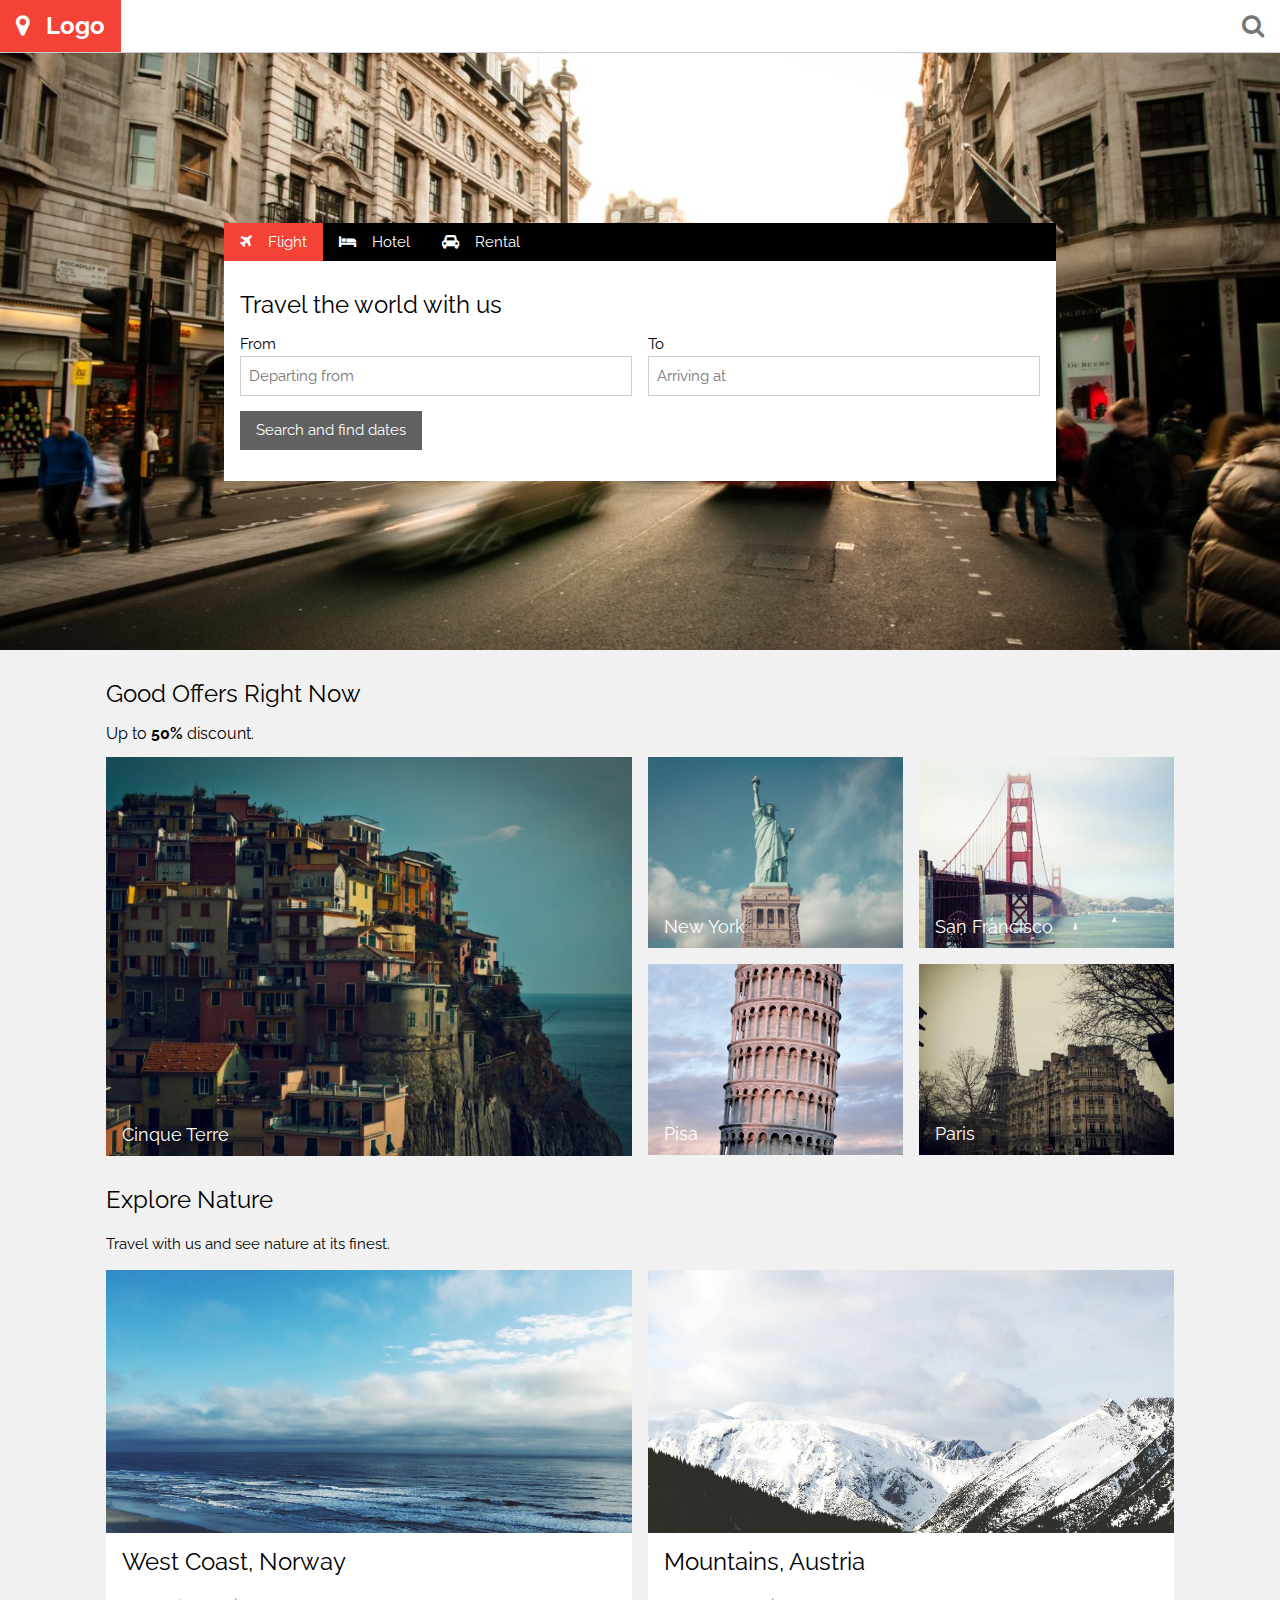
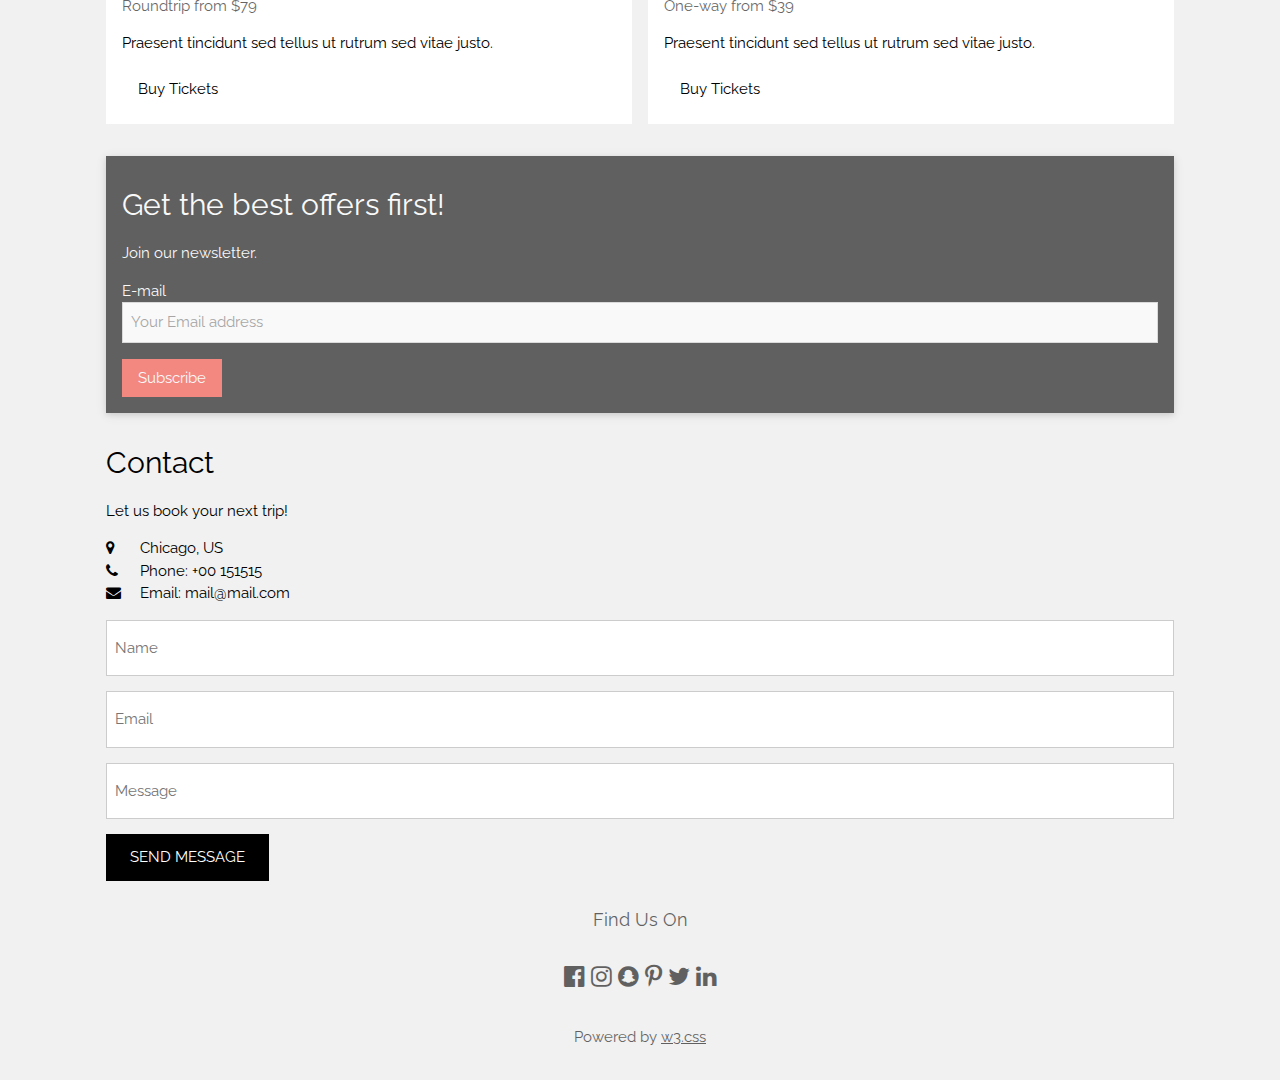
==== travel.html @ 0860dfc1 "初版" ====
<!DOCTYPE html>
<html>

<head>
    <title>W3.CSS Template</title>
    <meta charset="UTF-8">
    <meta name="viewport" content="width=device-width, initial-scale=1">
    <link rel="stylesheet" href="https://www.w3schools.com/w3css/4/w3.css">
    <link rel="stylesheet" href="https://fonts.googleapis.com/css?family=Raleway">
    <link rel="stylesheet" href="https://cdnjs.cloudflare.com/ajax/libs/font-awesome/4.7.0/css/font-awesome.min.css">
    <link rel="stylesheet" href="./css/style.css">
</head>

<body class="w3-light-grey">
    <!-- 10. 這份檔案及使用圖片皆從 w3schools 範例複製並改寫 -->
    <!-- 資料來源: https://www.w3schools.com/w3css/w3css_templates.asp -->


    <!-- Navigation Bar -->
    <div class="w3-bar w3-white w3-border-bottom w3-xlarge">
        <a href="#" class="w3-bar-item w3-button w3-text-red w3-hover-red"><b><i
                    class="fa fa-map-marker w3-margin-right"></i>Logo</b></a>
        <a href="#" class="w3-bar-item w3-button w3-right w3-hover-red w3-text-grey"><i class="fa fa-search"></i></a>
    </div>

    <!-- Header -->
    <header class="w3-display-container w3-content w3-hide-small" style="max-width:1500px">
        <img class="w3-image" src="./img/london2.jpg" alt="London" width="1500" height="700">
        <div class="w3-display-middle" style="width:65%">
            <div class="w3-bar w3-black">
                <button class="w3-bar-item w3-button tablink" onclick="openLink(event, 'Flight');"><i
                        class="fa fa-plane w3-margin-right"></i>Flight</button>
                <button class="w3-bar-item w3-button tablink" onclick="openLink(event, 'Hotel');"><i
                        class="fa fa-bed w3-margin-right"></i>Hotel</button>
                <button class="w3-bar-item w3-button tablink" onclick="openLink(event, 'Car');"><i
                        class="fa fa-car w3-margin-right"></i>Rental</button>
            </div>

            <!-- Tabs -->
            <div id="Flight" class="w3-container w3-white w3-padding-16 myLink">
                <h3>Travel the world with us</h3>
                <div class="w3-row-padding" style="margin:0 -16px;">
                    <div class="w3-half">
                        <label>From</label>
                        <input class="w3-input w3-border" type="text" placeholder="Departing from">
                    </div>
                    <div class="w3-half">
                        <label>To</label>
                        <input class="w3-input w3-border" type="text" placeholder="Arriving at">
                    </div>
                </div>
                <p><button class="w3-button w3-dark-grey">Search and find dates</button></p>
            </div>

            <div id="Hotel" class="w3-container w3-white w3-padding-16 myLink">
                <h3>Find the best hotels</h3>
                <p>Book a hotel with us and get the best fares and promotions.</p>
                <p>We know hotels - we know comfort.</p>
                <p><button class="w3-button w3-dark-grey">Search Hotels</button></p>
            </div>

            <div id="Car" class="w3-container w3-white w3-padding-16 myLink">
                <h3>Best car rental in the world!</h3>
                <p><span class="w3-tag w3-deep-orange">DISCOUNT!</span> Special offer if you book today: 25% off
                    anywhere in the world with CarServiceRentalRUs</p>
                <input class="w3-input w3-border" type="text" placeholder="Pick-up point">
                <p><button class="w3-button w3-dark-grey">Search Availability</button></p>
            </div>
        </div>
    </header>

    <!-- Page content -->
    <div class="w3-content" style="max-width:1100px;">

        <!-- Good offers -->
        <div class="w3-container w3-margin-top">
            <h3>Good Offers Right Now</h3>
            <h6>Up to <strong>50%</strong> discount.</h6>
        </div>
        <div class="w3-row-padding w3-text-white w3-large">
            <div class="w3-half w3-margin-bottom">
                <div class="w3-display-container">
                    <img src="./img/cinqueterre.jpg" alt="Cinque Terre" style="width:100%">
                    <span class="w3-display-bottomleft w3-padding">Cinque Terre</span>
                </div>
            </div>
            <div class="w3-half">
                <div class="w3-row-padding" style="margin:0 -16px">
                    <div class="w3-half w3-margin-bottom">
                        <div class="w3-display-container">
                            <img src="./img/newyork2.jpg" alt="New York" style="width:100%">
                            <span class="w3-display-bottomleft w3-padding">New York</span>
                        </div>
                    </div>
                    <div class="w3-half w3-margin-bottom">
                        <div class="w3-display-container">
                            <img src="./img/sanfran.jpg" alt="San Francisco" style="width:100%">
                            <span class="w3-display-bottomleft w3-padding">San Francisco</span>
                        </div>
                    </div>
                </div>
                <div class="w3-row-padding" style="margin:0 -16px">
                    <div class="w3-half w3-margin-bottom">
                        <div class="w3-display-container">
                            <img src="./img/pisa.jpg" alt="Pisa" style="width:100%">
                            <span class="w3-display-bottomleft w3-padding">Pisa</span>
                        </div>
                    </div>
                    <div class="w3-half w3-margin-bottom">
                        <div class="w3-display-container">
                            <img src="./img/paris.jpg" alt="Paris" style="width:100%">
                            <span class="w3-display-bottomleft w3-padding">Paris</span>
                        </div>
                    </div>
                </div>
            </div>
        </div>

        <!-- Explore Nature -->
        <div class="w3-container">
            <h3>Explore Nature</h3>
            <p>Travel with us and see nature at its finest.</p>
        </div>
        <div class="w3-row-padding">
            <div class="w3-half w3-margin-bottom">
                <img src="./img/ocean2.jpg" alt="Norway" style="width:100%">
                <div class="w3-container w3-white">
                    <h3>West Coast, Norway</h3>
                    <p class="w3-opacity">Roundtrip from $79</p>
                    <p>Praesent tincidunt sed tellus ut rutrum sed vitae justo.</p>
                    <button class="w3-button w3-margin-bottom">Buy Tickets</button>
                </div>
            </div>
            <div class="w3-half w3-margin-bottom">
                <img src="./img/mountains2.jpg" alt="Austria" style="width:100%">
                <div class="w3-container w3-white">
                    <h3>Mountains, Austria</h3>
                    <p class="w3-opacity">One-way from $39</p>
                    <p>Praesent tincidunt sed tellus ut rutrum sed vitae justo.</p>
                    <button class="w3-button w3-margin-bottom">Buy Tickets</button>
                </div>
            </div>
        </div>

        <!-- Newsletter -->
        <div class="w3-container">
            <div class="w3-panel w3-padding-16 w3-black w3-opacity w3-card w3-hover-opacity-off">
                <h2>Get the best offers first!</h2>
                <p>Join our newsletter.</p>
                <label>E-mail</label>
                <input class="w3-input w3-border" type="text" placeholder="Your Email address">
                <button type="button" class="w3-button w3-red w3-margin-top">Subscribe</button>
            </div>
        </div>

        <!-- Contact -->
        <div class="w3-container">
            <h2>Contact</h2>
            <p>Let us book your next trip!</p>
            <i class="fa fa-map-marker" style="width:30px"></i> Chicago, US<br>
            <i class="fa fa-phone" style="width:30px"></i> Phone: +00 151515<br>
            <i class="fa fa-envelope" style="width:30px"> </i> Email: mail@mail.com<br>
            <form action="/action_page.php" target="_blank">
                <p><input class="w3-input w3-padding-16 w3-border" type="text" placeholder="Name" required name="Name">
                </p>
                <p><input class="w3-input w3-padding-16 w3-border" type="text" placeholder="Email" required
                        name="Email"></p>
                <p><input class="w3-input w3-padding-16 w3-border" type="text" placeholder="Message" required
                        name="Message"></p>
                <p><button class="w3-button w3-black w3-padding-large" type="submit">SEND MESSAGE</button></p>
            </form>
        </div>

        <!-- End page content -->
    </div>

    <!-- Footer -->
    <footer class="w3-container w3-center w3-opacity w3-margin-bottom">
        <h5>Find Us On</h5>
        <div class="w3-xlarge w3-padding-16">
            <i class="fa fa-facebook-official w3-hover-opacity"></i>
            <i class="fa fa-instagram w3-hover-opacity"></i>
            <i class="fa fa-snapchat w3-hover-opacity"></i>
            <i class="fa fa-pinterest-p w3-hover-opacity"></i>
            <i class="fa fa-twitter w3-hover-opacity"></i>
            <i class="fa fa-linkedin w3-hover-opacity"></i>
        </div>
        <p>Powered by <a href="https://www.w3schools.com/w3css/default.asp" target="_blank"
                class="w3-hover-text-green">w3.css</a></p>
    </footer>

    <script src="./js/myScript.js"></script>

</body>

</html>
---- css/style.css ----
body,
h1,
h2,
h3,
h4,
h5,
h6 {
    font-family: "Raleway", Arial, Helvetica, sans-serif
}

.myLink {
    display: none
}
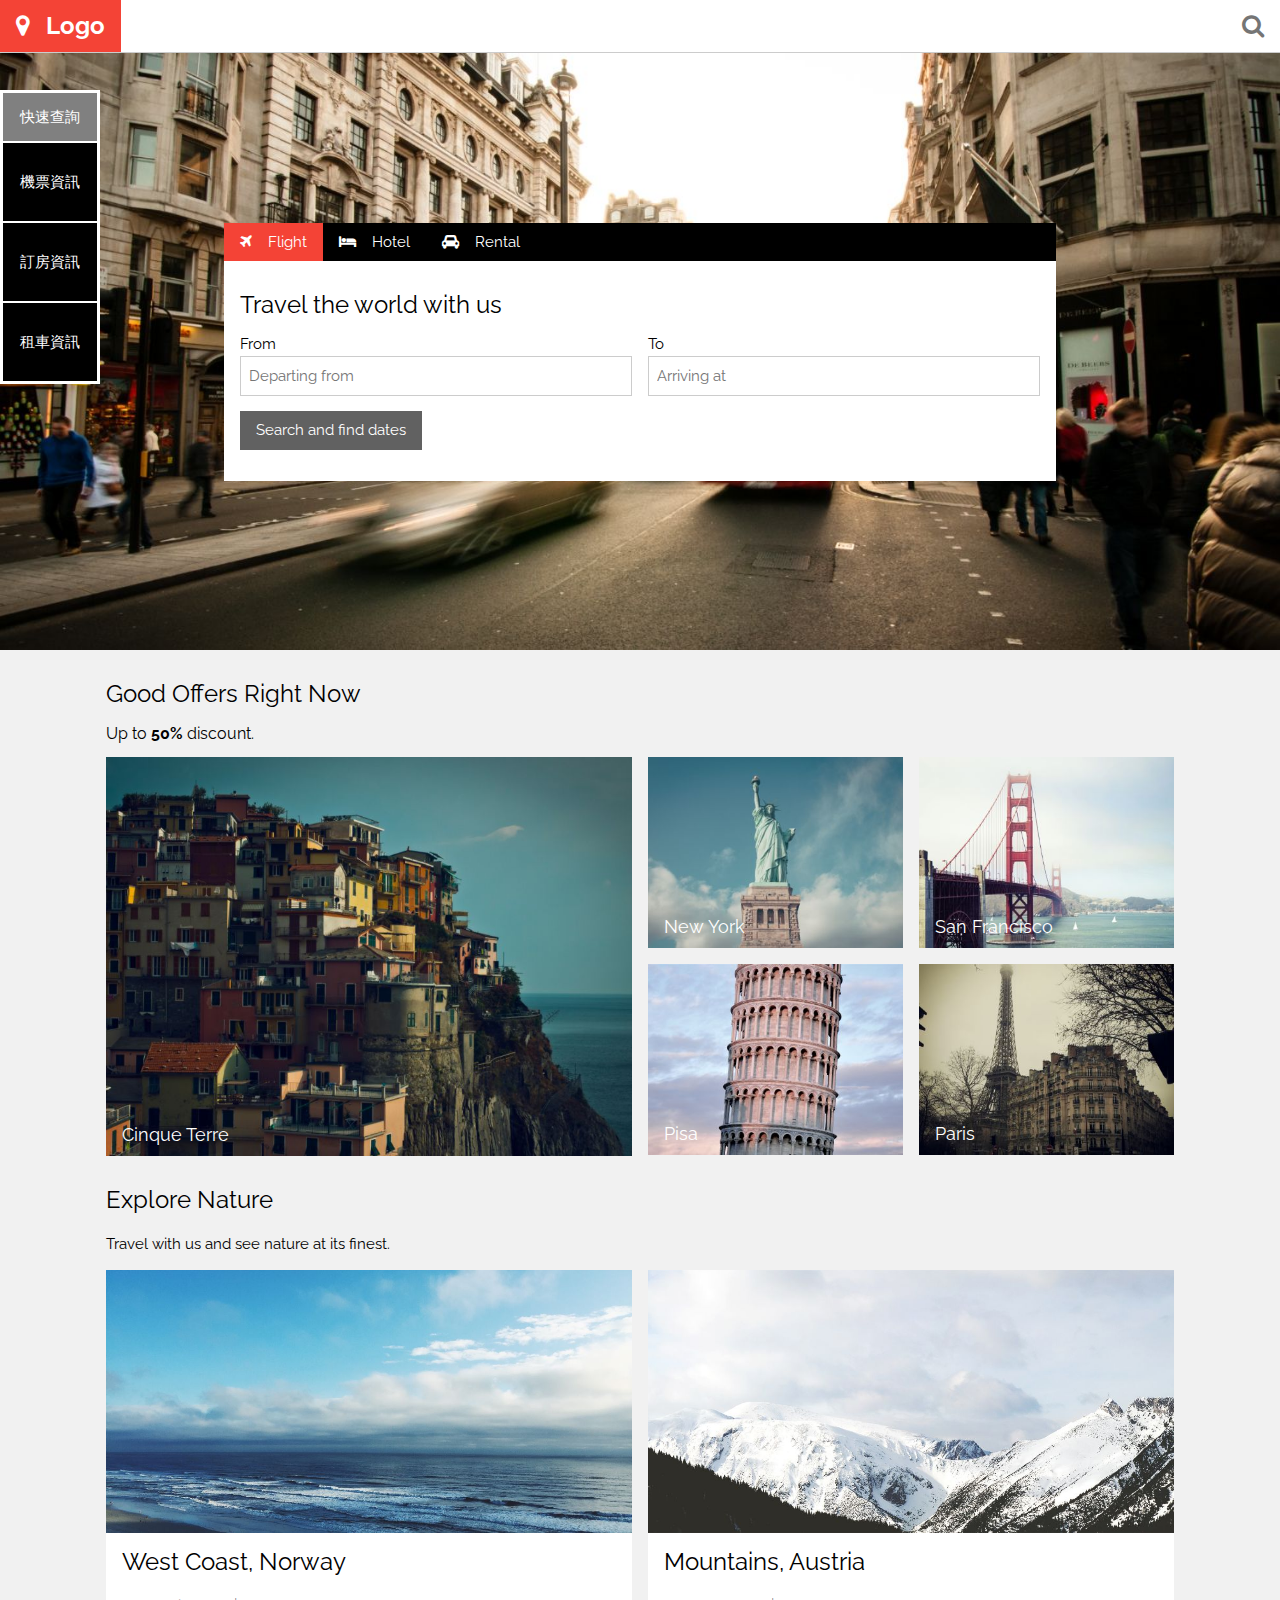
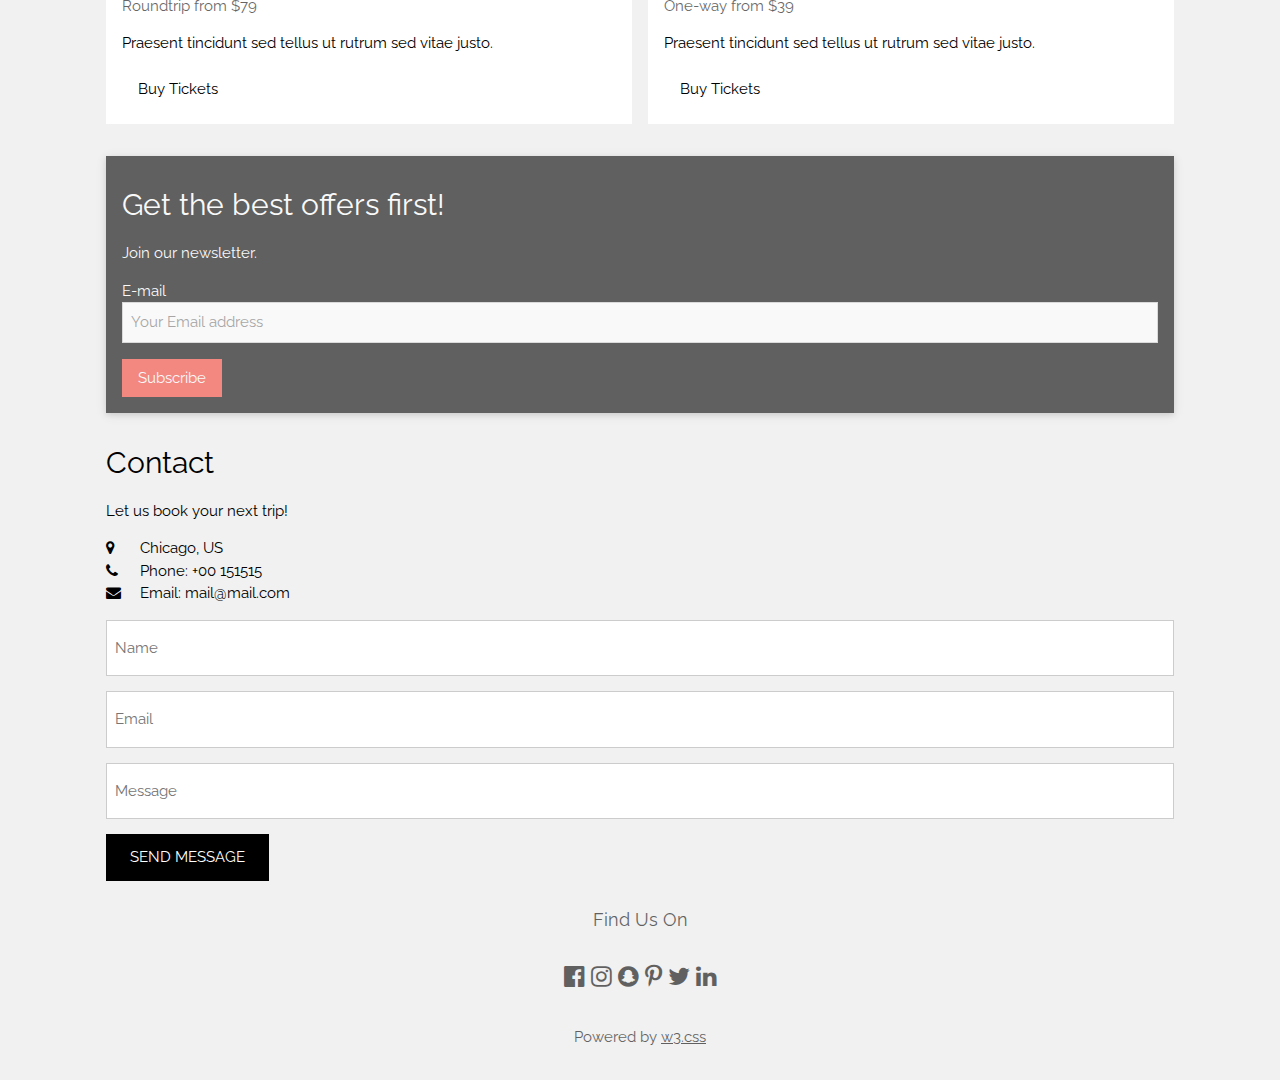
==== commit 7a0d2bcd: "新增左上區塊" ====
--- a/travel.html
+++ b/travel.html
@@ -71,6 +71,20 @@
 
     <!-- Page content -->
     <div class="w3-content" style="max-width:1100px;">
+
+        <!-- 30號檔案練習，新增左上區塊 -->
+        <div class="tyContainer tyLeftSide">
+            <div class="tyTitle">快速查詢</div>
+            <a href="#">
+                <div>機票資訊</div>
+            </a>
+            <a href="#">
+                <div>訂房資訊</div>
+            </a>
+            <a href="#">
+                <div>租車資訊</div>
+            </a>
+        </div>
 
         <!-- Good offers -->
         <div class="w3-container w3-margin-top">
--- a/css/style.css
+++ b/css/style.css
@@ -10,4 +10,41 @@
 
 .myLink {
     display: none
-}+}
+/* 30號檔案練習，新增左上區塊  */
+
+.tyContainer {
+    border: 2px solid white;
+    width: 100px;
+    position: fixed;
+    z-index: 1;
+}
+
+.tyLeftSide {
+    left: 0;
+    top: 10vh;
+}
+
+.tyContainer div {
+    border: 1px solid white;
+    color: white;
+    background-color: black;
+    width: 100%;
+    height: 80px;
+    display: flex;
+    justify-content: center;
+    align-items: center;
+}
+
+.tyContainer a div:hover {
+    background-color: #f44336;
+}
+
+.tyContainer a {
+    text-decoration: none;
+}
+
+.tyContainer .tyTitle {
+    background-color: gray;
+    height: 50px;
+}
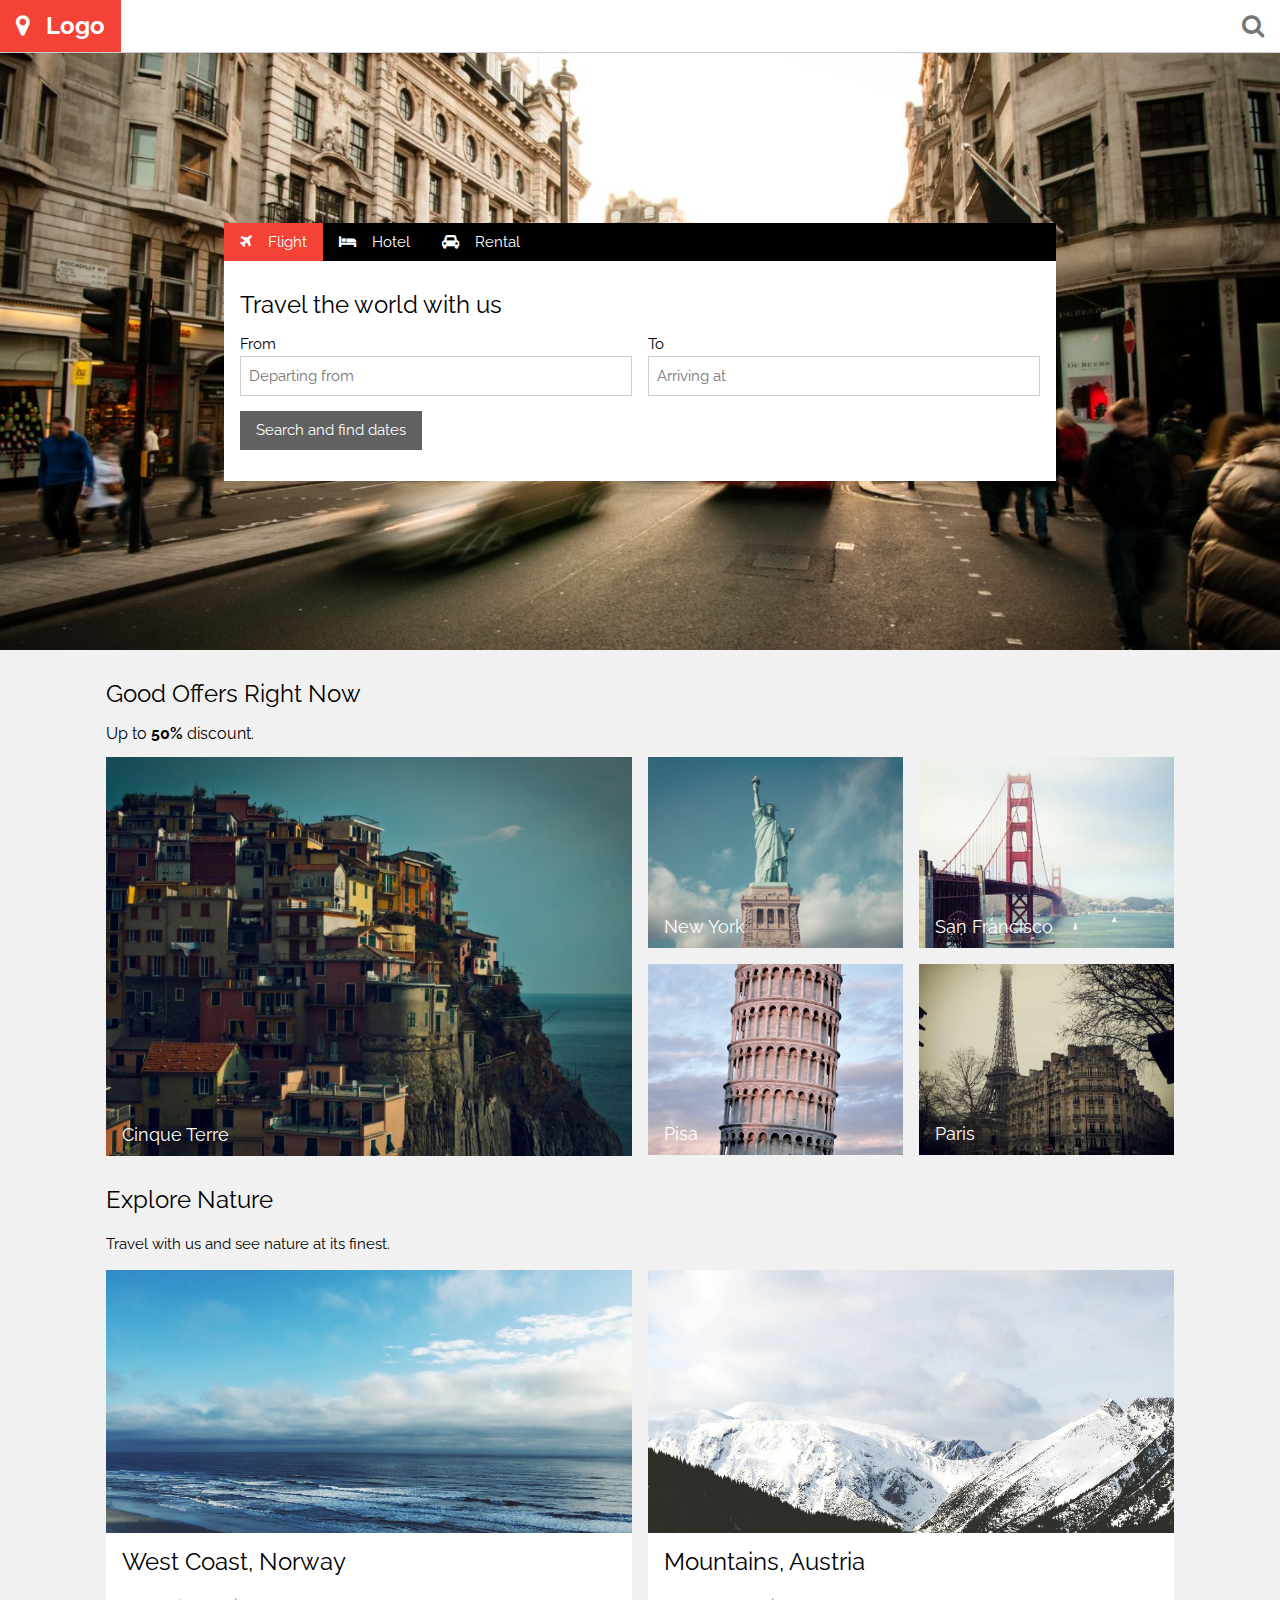
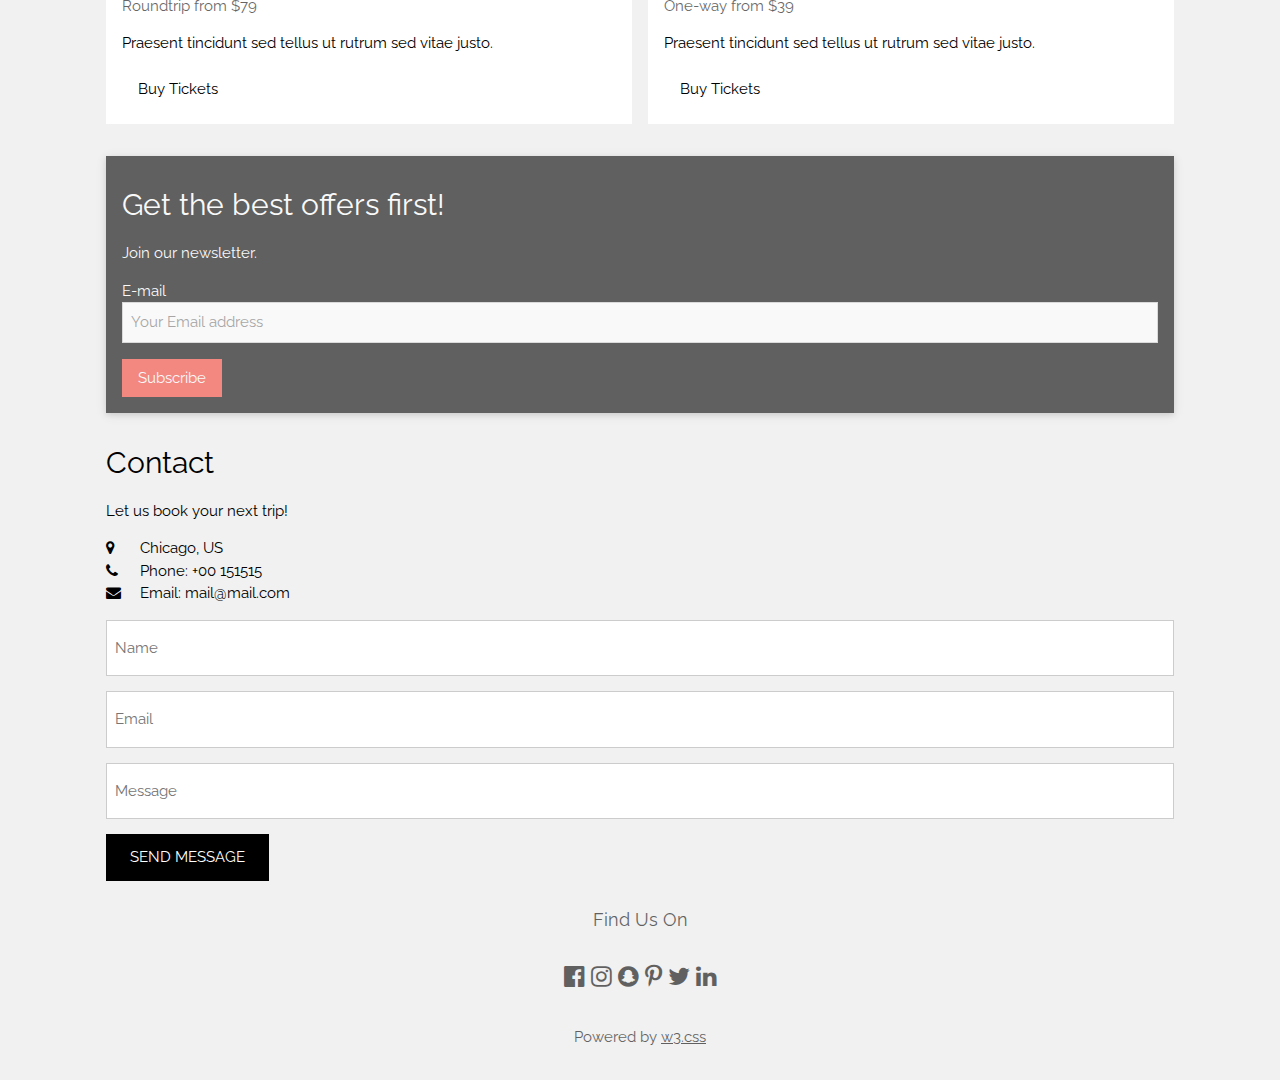
==== commit 6a05b279: "新增左上區塊(捨棄)" ====
--- a/travel.html
+++ b/travel.html
@@ -71,20 +71,6 @@
 
     <!-- Page content -->
     <div class="w3-content" style="max-width:1100px;">
-
-        <!-- 30號檔案練習，新增左上區塊 -->
-        <div class="tyContainer tyLeftSide">
-            <div class="tyTitle">快速查詢</div>
-            <a href="#">
-                <div>機票資訊</div>
-            </a>
-            <a href="#">
-                <div>訂房資訊</div>
-            </a>
-            <a href="#">
-                <div>租車資訊</div>
-            </a>
-        </div>
 
         <!-- Good offers -->
         <div class="w3-container w3-margin-top">
--- a/css/style.css
+++ b/css/style.css
@@ -10,41 +10,4 @@
 
 .myLink {
     display: none
-}
-/* 30號檔案練習，新增左上區塊  */
-
-.tyContainer {
-    border: 2px solid white;
-    width: 100px;
-    position: fixed;
-    z-index: 1;
-}
-
-.tyLeftSide {
-    left: 0;
-    top: 10vh;
-}
-
-.tyContainer div {
-    border: 1px solid white;
-    color: white;
-    background-color: black;
-    width: 100%;
-    height: 80px;
-    display: flex;
-    justify-content: center;
-    align-items: center;
-}
-
-.tyContainer a div:hover {
-    background-color: #f44336;
-}
-
-.tyContainer a {
-    text-decoration: none;
-}
-
-.tyContainer .tyTitle {
-    background-color: gray;
-    height: 50px;
-}
+}